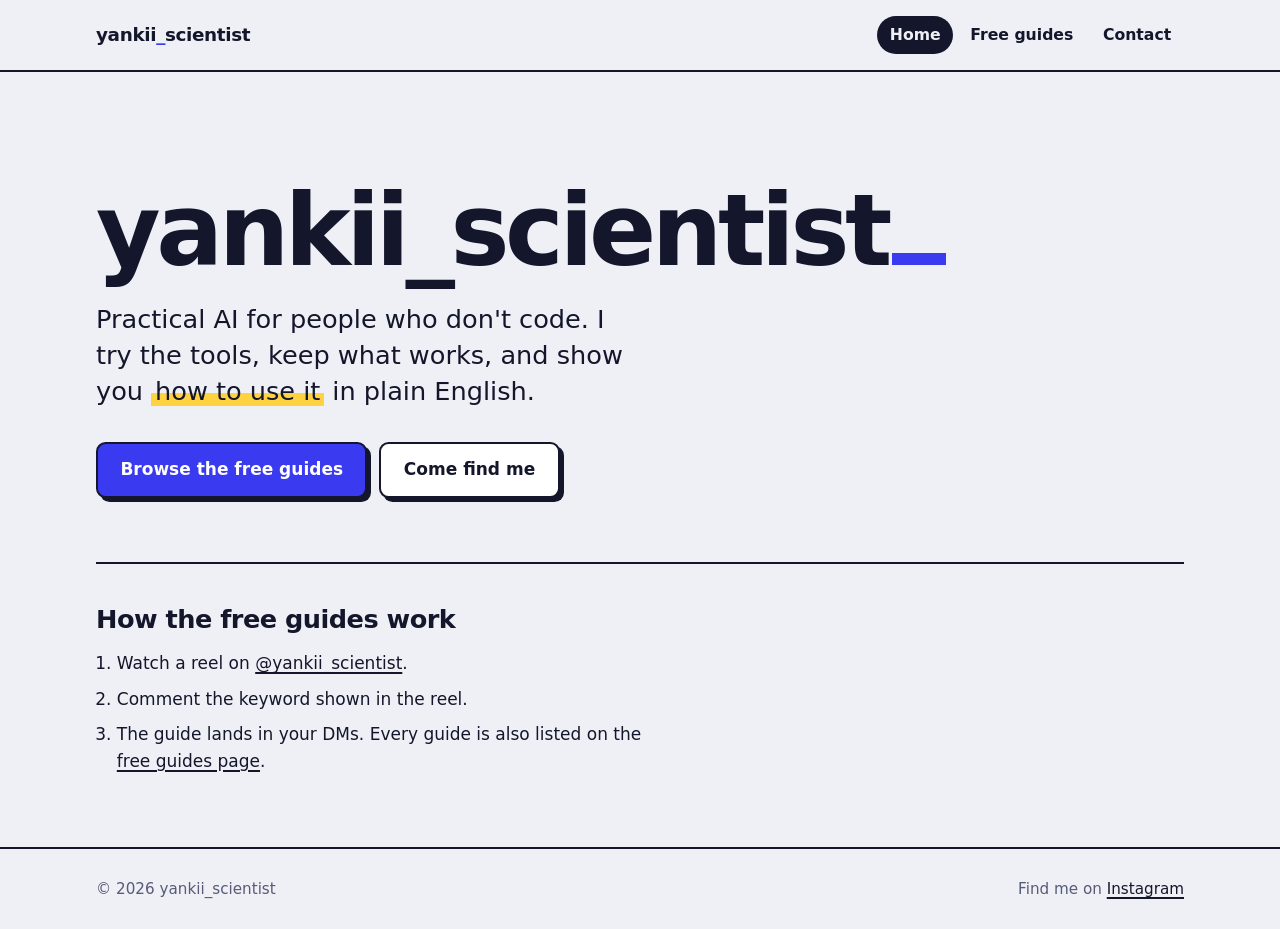
==== index.html @ 996e2024 "Build yankii_scientist site: home, free guides library, contact" ====
<!doctype html>
<html lang="en">
<head>
<meta charset="utf-8">
<meta name="viewport" content="width=device-width,initial-scale=1">
<meta name="color-scheme" content="light dark">
<title>yankii_scientist | Practical AI for non-coders</title>
<meta name="description" content="Practical AI for non-coders. Short, plain-English guides you can use today.">
<link rel="icon" href="data:,">
<link rel="stylesheet" href="assets/style.css">
</head>
<body>
<a class="skip" href="#main">Skip to content</a>
<header class="site"><div class="wrap">
  <a class="logo" href="index.html">yankii<span>_</span>scientist</a>
  <nav aria-label="Main"><ul>
    <li><a href="index.html" aria-current="page">Home</a></li>
    <li><a href="guides/index.html">Free guides</a></li>
    <li><a href="contact/index.html">Contact</a></li>
  </ul></nav>
</div></header>
<main id="main">
<section class="hero wrap">
  <h1>yankii_scientist<span class="us" aria-hidden="true"></span></h1>
  <p class="lead">Practical AI for people who don't code. I try the tools, keep what works, and show you <span class="hl">how to use it</span> in plain English.</p>
  <div class="btns">
    <a class="btn primary" href="guides/index.html">Browse the free guides</a>
    <a class="btn plain" href="contact/index.html">Come find me</a>
  </div>
</section>
<section class="how wrap">
  <h2>How the free guides work</h2>
  <ol>
    <li>Watch a reel on <a href="https://www.instagram.com/yankii_scientist/">@yankii_scientist</a>.</li>
    <li>Comment the keyword shown in the reel.</li>
    <li>The guide lands in your DMs. Every guide is also listed on the <a href="guides/index.html">free guides page</a>.</li>
  </ol>
</section>
</main>
<footer class="site"><div class="wrap">
  <span>&copy; <span id="yr">2026</span> yankii_scientist</span>
  <span>Find me on <a href="https://www.instagram.com/yankii_scientist/">Instagram</a></span>
</div></footer>
<script>document.getElementById('yr').textContent=new Date().getFullYear();</script>
</body></html>
---- assets/style.css ----
:root{
  --paper:#eef0f6; --card:#fff; --ink:#14172b; --muted:#565b78; --line:#cfd3e4;
  --accent:#3a3af0; --accent-ink:#fff; --mark:#ffd23f;
  --font:"Avenir Next","Segoe UI",system-ui,-apple-system,Roboto,sans-serif;
  --mono:ui-monospace,"SF Mono",Menlo,Consolas,monospace;
}
@media (prefers-color-scheme:dark){
  :root{--paper:#0f1120; --card:#181b31; --ink:#eceefb; --muted:#a3a8c8; --line:#2b3055; --accent:#8b8bff; --accent-ink:#0f1120;}
}
*{box-sizing:border-box}
html{scroll-behavior:smooth}
body{margin:0;background:var(--paper);color:var(--ink);font:400 1.0625rem/1.6 var(--font);min-height:100vh;display:flex;flex-direction:column}
main{flex:1}
a{color:inherit;text-decoration-thickness:2px;text-underline-offset:3px}
a:hover{color:var(--accent)}
:focus-visible{outline:3px solid var(--accent);outline-offset:3px;border-radius:4px}
.wrap{width:min(68rem,100% - 2.5rem);margin-inline:auto}
.skip{position:absolute;left:-999px;top:0;background:var(--ink);color:var(--paper);padding:.6rem 1rem;z-index:10}
.skip:focus{left:0}

header.site{border-bottom:2px solid var(--ink)}
header.site .wrap{display:flex;flex-wrap:wrap;align-items:center;justify-content:space-between;gap:.5rem 1.5rem;padding-block:1rem}
.logo{font:800 1.15rem var(--font);letter-spacing:-.02em;text-decoration:none}
.logo span{color:var(--accent)}
nav ul{display:flex;gap:.25rem;list-style:none;margin:0;padding:0;flex-wrap:wrap}
nav a{display:block;padding:.4rem .8rem;border-radius:999px;text-decoration:none;font-weight:600;font-size:.98rem}
nav a:hover{background:var(--card)}
nav a[aria-current="page"]{background:var(--ink);color:var(--paper)}

footer.site{border-top:2px solid var(--ink);margin-top:4rem;padding-block:1.75rem;color:var(--muted);font-size:.95rem}
footer.site .wrap{display:flex;flex-wrap:wrap;justify-content:space-between;gap:.75rem 2rem}
footer.site a{color:var(--ink)}

/* Home */
.hero{padding-block:clamp(3rem,10vw,7rem) clamp(2rem,6vw,4rem)}
.hero h1{font:800 clamp(2.4rem,9.5vw,6.2rem)/.95 var(--font);letter-spacing:-.045em;margin:0 0 1.5rem;overflow-wrap:anywhere}
.hero h1 .us{display:inline-block;width:.55em;height:.12em;background:var(--accent);margin-left:.04em;vertical-align:baseline;animation:blink 1.1s steps(1) 6}
@keyframes blink{50%{opacity:0}}
.hero p.lead{font-size:clamp(1.2rem,2.6vw,1.6rem);line-height:1.4;max-width:34rem;margin:0 0 2rem}
.hl{background:linear-gradient(transparent 58%,var(--mark) 58%);color:#14172b;padding:0 .15em}
.btns{display:flex;flex-wrap:wrap;gap:.75rem}
.btn{display:inline-block;padding:.8rem 1.4rem;border-radius:.6rem;font-weight:700;text-decoration:none;border:2px solid var(--ink);box-shadow:4px 4px 0 var(--ink);transition:transform .12s,box-shadow .12s}
.btn:hover{transform:translate(2px,2px);box-shadow:2px 2px 0 var(--ink);color:inherit}
.btn.primary{background:var(--accent);color:var(--accent-ink)}
.btn.primary:hover{color:var(--accent-ink)}
.btn.plain{background:var(--card)}
.how{border-top:2px solid var(--ink);padding-block:2.5rem 0}
.how h2{font:800 1.6rem var(--font);letter-spacing:-.02em;margin:0 0 1rem}
.how ol{margin:0;padding-left:1.3rem;max-width:36rem}
.how li{margin-bottom:.5rem}

/* Page headings */
.page-head{padding-block:clamp(2.5rem,7vw,4.5rem) 1.5rem}
.page-head h1{font:800 clamp(2.2rem,6vw,3.8rem)/1 var(--font);letter-spacing:-.04em;margin:0 0 1rem}
.page-head p{max-width:38rem;margin:0 0 1rem}
.note{background:var(--card);border:2px solid var(--ink);border-left-width:8px;border-left-color:var(--mark);border-radius:.5rem;padding:.9rem 1.1rem;max-width:38rem}
.note p{margin:0}

/* Guides */
.filters{display:grid;gap:1rem;grid-template-columns:repeat(auto-fit,minmax(14rem,1fr));margin-block:2rem 1.5rem}
.filters label{display:block;font-weight:700;font-size:.95rem;margin-bottom:.3rem}
.filters select{width:100%;padding:.65rem .8rem;font:inherit;color:var(--ink);background:var(--card);border:2px solid var(--ink);border-radius:.5rem}
.grid{list-style:none;margin:0;padding:0;display:grid;gap:1.25rem;grid-template-columns:repeat(auto-fill,minmax(17rem,1fr))}
.gcard{background:var(--card);border:2px solid var(--ink);border-radius:.75rem;padding:1.2rem;display:flex;flex-direction:column;gap:.7rem;height:100%}
.gcard h3{font:800 1.25rem/1.2 var(--font);letter-spacing:-.02em;margin:0}
.gcard p{margin:0;color:var(--muted);font-size:1rem;flex:1}
.tags{display:flex;flex-wrap:wrap;gap:.4rem}
.tag{font-size:.85rem;font-weight:600;padding:.15rem .6rem;border-radius:999px;border:1.5px solid var(--line)}
.tag.tool{background:var(--mark);color:#14172b;border-color:transparent}
.kw{font:600 .9rem var(--mono)}
.kw b{background:var(--ink);color:var(--paper);padding:.1rem .45rem;border-radius:.3rem}
.gcard a.get{font-weight:700}
.empty{border:2px dashed var(--ink);border-radius:.75rem;padding:2.5rem 1.5rem;text-align:center;background:var(--card)}
.empty h2{font:800 1.6rem var(--font);letter-spacing:-.02em;margin:0 0 .4rem}
.empty p{margin:0 auto;max-width:28rem;color:var(--muted)}
[hidden]{display:none!important}
.count{color:var(--muted);font-size:.95rem;margin:0 0 1rem}

/* Contact */
.find{list-style:none;margin:2rem 0 0;padding:0;display:grid;gap:1rem;max-width:36rem}
.find a{display:flex;justify-content:space-between;align-items:center;gap:1rem;padding:1.1rem 1.3rem;background:var(--card);border:2px solid var(--ink);border-radius:.75rem;text-decoration:none;box-shadow:4px 4px 0 var(--ink);transition:transform .12s,box-shadow .12s}
.find a:hover{transform:translate(2px,2px);box-shadow:2px 2px 0 var(--ink)}
.find .k{font-weight:700}
.find .v{color:var(--muted);overflow-wrap:anywhere;text-align:right}

@media (prefers-reduced-motion:reduce){*{animation:none!important;transition:none!important}html{scroll-behavior:auto}}
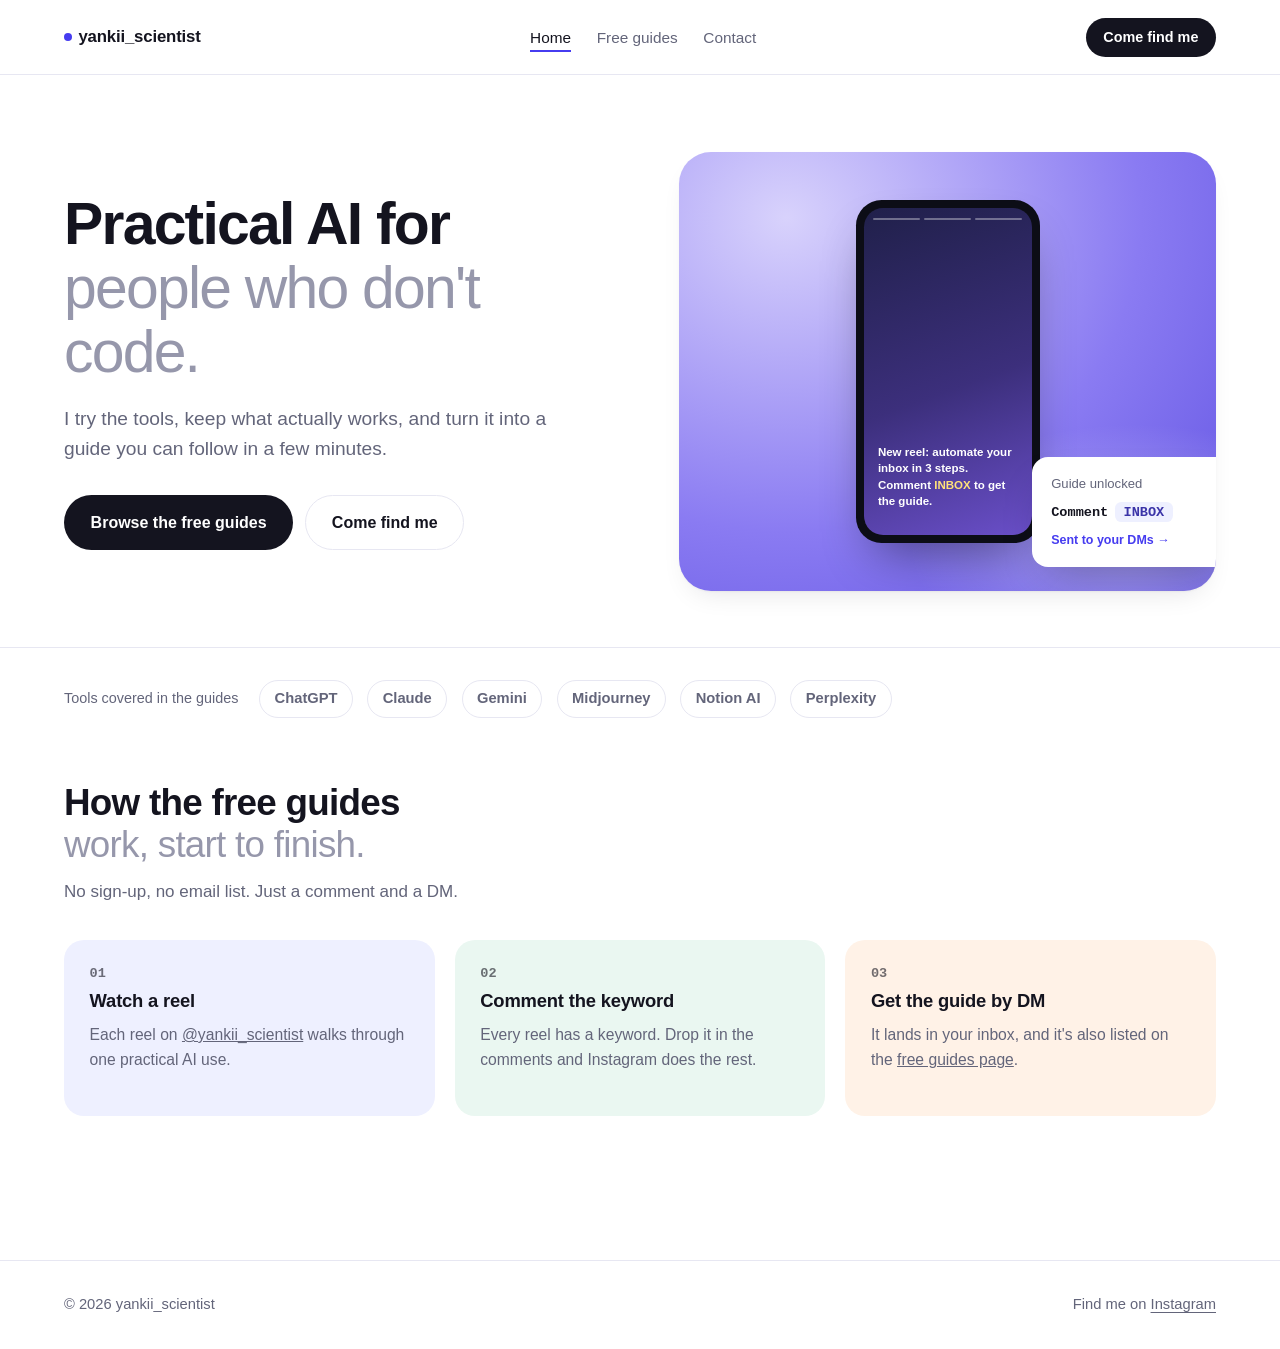
==== commit 9fccd545: "Restyle site in Privy-inspired design language: hero panel, tool chips, pastel step/guide cards" ====
--- a/index.html
+++ b/index.html
@@ -5,41 +5,77 @@
 <meta name="viewport" content="width=device-width,initial-scale=1">
 <meta name="color-scheme" content="light dark">
 <title>yankii_scientist | Practical AI for non-coders</title>
-<meta name="description" content="Practical AI for non-coders. Short, plain-English guides you can use today.">
+<meta name="description" content="Practical AI for people who don't code. Short, plain-English guides you can use today.">
 <link rel="icon" href="data:,">
 <link rel="stylesheet" href="assets/style.css">
 </head>
 <body>
 <a class="skip" href="#main">Skip to content</a>
 <header class="site"><div class="wrap">
-  <a class="logo" href="index.html">yankii<span>_</span>scientist</a>
+  <a class="logo" href="index.html"><span class="dot" aria-hidden="true"></span>yankii_scientist</a>
   <nav aria-label="Main"><ul>
     <li><a href="index.html" aria-current="page">Home</a></li>
     <li><a href="guides/index.html">Free guides</a></li>
     <li><a href="contact/index.html">Contact</a></li>
   </ul></nav>
+  <a class="nav-cta" href="contact/index.html">Come find me</a>
 </div></header>
+
 <main id="main">
-<section class="hero wrap">
-  <h1>yankii_scientist<span class="us" aria-hidden="true"></span></h1>
-  <p class="lead">Practical AI for people who don't code. I try the tools, keep what works, and show you <span class="hl">how to use it</span> in plain English.</p>
-  <div class="btns">
-    <a class="btn primary" href="guides/index.html">Browse the free guides</a>
-    <a class="btn plain" href="contact/index.html">Come find me</a>
-  </div>
-</section>
-<section class="how wrap">
-  <h2>How the free guides work</h2>
-  <ol>
-    <li>Watch a reel on <a href="https://www.instagram.com/yankii_scientist/">@yankii_scientist</a>.</li>
-    <li>Comment the keyword shown in the reel.</li>
-    <li>The guide lands in your DMs. Every guide is also listed on the <a href="guides/index.html">free guides page</a>.</li>
-  </ol>
-</section>
+  <section class="hero">
+    <div class="wrap">
+      <div>
+        <h1>Practical AI for<span class="soft">people who don't code.</span></h1>
+        <p class="lead">I try the tools, keep what actually works, and turn it into a guide you can follow in a few minutes.</p>
+        <div class="btns">
+          <a class="pill solid" href="guides/index.html">Browse the free guides</a>
+          <a class="pill outline" href="contact/index.html">Come find me</a>
+        </div>
+      </div>
+      <div class="panel" aria-hidden="true">
+        <div class="reel">
+          <div class="screen">
+            <div class="bars"><span></span><span></span><span></span></div>
+            <p class="cap">New reel: automate your inbox in 3 steps.<br>Comment <b>INBOX</b> to get the guide.</p>
+          </div>
+        </div>
+        <div class="card-float">
+          <p>Guide unlocked</p>
+          <div class="kwrow">Comment <b>INBOX</b></div>
+          <div class="arrow">Sent to your DMs →</div>
+        </div>
+      </div>
+    </div>
+  </section>
+
+  <section class="toolstrip">
+    <div class="wrap">
+      <span class="label">Tools covered in the guides</span>
+      <span class="chip">ChatGPT</span><span class="chip">Claude</span><span class="chip">Gemini</span>
+      <span class="chip">Midjourney</span><span class="chip">Notion AI</span><span class="chip">Perplexity</span>
+    </div>
+  </section>
+
+  <section class="how">
+    <div class="wrap">
+      <div class="section-head reveal">
+        <h2>How the free guides<span class="soft">work, start to finish.</span></h2>
+        <p>No sign-up, no email list. Just a comment and a DM.</p>
+      </div>
+      <ol class="steps">
+        <li class="step reveal"><span class="n">01</span><h3>Watch a reel</h3><p>Each reel on <a href="https://www.instagram.com/yankii_scientist/">@yankii_scientist</a> walks through one practical AI use.</p></li>
+        <li class="step reveal"><span class="n">02</span><h3>Comment the keyword</h3><p>Every reel has a keyword. Drop it in the comments and Instagram does the rest.</p></li>
+        <li class="step reveal"><span class="n">03</span><h3>Get the guide by DM</h3><p>It lands in your inbox, and it's also listed on the <a href="guides/index.html">free guides page</a>.</p></li>
+      </ol>
+    </div>
+  </section>
 </main>
+
 <footer class="site"><div class="wrap">
   <span>&copy; <span id="yr">2026</span> yankii_scientist</span>
   <span>Find me on <a href="https://www.instagram.com/yankii_scientist/">Instagram</a></span>
 </div></footer>
 <script>document.getElementById('yr').textContent=new Date().getFullYear();</script>
-</body></html>
+<script src="assets/reveal.js"></script>
+</body>
+</html>
--- a/assets/style.css
+++ b/assets/style.css
@@ -1,86 +1,156 @@
 :root{
-  --paper:#eef0f6; --card:#fff; --ink:#14172b; --muted:#565b78; --line:#cfd3e4;
-  --accent:#3a3af0; --accent-ink:#fff; --mark:#ffd23f;
-  --font:"Avenir Next","Segoe UI",system-ui,-apple-system,Roboto,sans-serif;
+  --bg:#ffffff; --bg-soft:#f6f6fb; --card:#ffffff; --ink:#14141f; --grey:#9697ab; --muted:#63657a;
+  --line:#e7e7f2; --accent:#463cf0; --accent-ink:#ffffff;
+  --panel-1:#d8d2fc; --panel-2:#8a7bf2; --panel-3:#5b4de0;
+  --tint-a:#eef0ff; --tint-a-ink:#3b34a8;
+  --tint-b:#eaf7f1; --tint-b-ink:#1f7a55;
+  --tint-c:#fff2e7; --tint-c-ink:#a35a1f;
+  --shadow:0 1px 2px rgba(20,20,31,.04), 0 12px 28px -12px rgba(20,20,31,.12);
+  --font:-apple-system,"Segoe UI",Inter,Roboto,Helvetica,Arial,sans-serif;
   --mono:ui-monospace,"SF Mono",Menlo,Consolas,monospace;
 }
 @media (prefers-color-scheme:dark){
-  :root{--paper:#0f1120; --card:#181b31; --ink:#eceefb; --muted:#a3a8c8; --line:#2b3055; --accent:#8b8bff; --accent-ink:#0f1120;}
+  :root{
+    --bg:#0c0d16; --bg-soft:#13142280; --card:#151726; --ink:#f0f0f8; --grey:#797ba0; --muted:#a6a8c6;
+    --line:#262845; --accent:#8b7dff; --accent-ink:#0c0d16;
+    --panel-1:#2a2460; --panel-2:#40349a; --panel-3:#584bd4;
+    --tint-a:#1a1c38; --tint-a-ink:#c2bcff;
+    --tint-b:#122a22; --tint-b-ink:#6fdcac;
+    --tint-c:#2a1e10; --tint-c-ink:#f2b876;
+    --shadow:0 1px 2px rgba(0,0,0,.3), 0 12px 28px -12px rgba(0,0,0,.5);
+  }
 }
 *{box-sizing:border-box}
 html{scroll-behavior:smooth}
-body{margin:0;background:var(--paper);color:var(--ink);font:400 1.0625rem/1.6 var(--font);min-height:100vh;display:flex;flex-direction:column}
+body{margin:0;background:var(--bg);color:var(--ink);font:400 1.0625rem/1.6 var(--font);min-height:100vh;display:flex;flex-direction:column;-webkit-font-smoothing:antialiased}
 main{flex:1}
-a{color:inherit;text-decoration-thickness:2px;text-underline-offset:3px}
-a:hover{color:var(--accent)}
-:focus-visible{outline:3px solid var(--accent);outline-offset:3px;border-radius:4px}
-.wrap{width:min(68rem,100% - 2.5rem);margin-inline:auto}
-.skip{position:absolute;left:-999px;top:0;background:var(--ink);color:var(--paper);padding:.6rem 1rem;z-index:10}
-.skip:focus{left:0}
+a{color:inherit}
+:focus-visible{outline:2px solid var(--accent);outline-offset:3px;border-radius:4px}
+.wrap{width:min(72rem,100% - 3rem);margin-inline:auto}
+.skip{position:absolute;left:-999px;top:0;background:var(--ink);color:var(--bg);padding:.6rem 1rem;z-index:20}
+.skip:focus{left:1rem;top:1rem}
 
-header.site{border-bottom:2px solid var(--ink)}
-header.site .wrap{display:flex;flex-wrap:wrap;align-items:center;justify-content:space-between;gap:.5rem 1.5rem;padding-block:1rem}
-.logo{font:800 1.15rem var(--font);letter-spacing:-.02em;text-decoration:none}
-.logo span{color:var(--accent)}
-nav ul{display:flex;gap:.25rem;list-style:none;margin:0;padding:0;flex-wrap:wrap}
-nav a{display:block;padding:.4rem .8rem;border-radius:999px;text-decoration:none;font-weight:600;font-size:.98rem}
-nav a:hover{background:var(--card)}
-nav a[aria-current="page"]{background:var(--ink);color:var(--paper)}
+/* Nav */
+header.site{position:sticky;top:0;z-index:10;background:color-mix(in srgb, var(--bg) 88%, transparent);backdrop-filter:blur(10px);border-bottom:1px solid var(--line)}
+header.site .wrap{display:flex;align-items:center;justify-content:space-between;gap:.75rem 1rem;padding-block:1.1rem;flex-wrap:wrap}
+.logo{font:700 1.05rem/1 var(--font);letter-spacing:-.01em;text-decoration:none;display:flex;align-items:center;gap:.4rem}
+.logo .dot{width:.5rem;height:.5rem;border-radius:50%;background:var(--accent);display:inline-block}
+nav ul{display:flex;gap:1.6rem;list-style:none;margin:0;padding:0}
+nav a{text-decoration:none;font-weight:500;font-size:.96rem;color:var(--muted);padding:.3rem 0;border-bottom:2px solid transparent}
+nav a:hover{color:var(--ink)}
+nav a[aria-current="page"]{color:var(--ink);border-color:var(--accent)}
+.nav-cta{display:inline-flex;align-items:center;white-space:nowrap;padding:.5rem 1.1rem;border-radius:999px;background:var(--ink);color:var(--bg);font-weight:600;font-size:.9rem;text-decoration:none}
+.nav-cta:hover{opacity:.85}
+@media (max-width:560px){
+  .nav-cta{display:none}
+}
 
-footer.site{border-top:2px solid var(--ink);margin-top:4rem;padding-block:1.75rem;color:var(--muted);font-size:.95rem}
-footer.site .wrap{display:flex;flex-wrap:wrap;justify-content:space-between;gap:.75rem 2rem}
-footer.site a{color:var(--ink)}
+/* Footer */
+footer.site{border-top:1px solid var(--line);margin-top:5rem;padding-block:2rem}
+footer.site .wrap{display:flex;flex-wrap:wrap;justify-content:space-between;gap:.75rem 2rem;color:var(--muted);font-size:.92rem}
+footer.site a{text-decoration:underline;text-underline-offset:3px}
 
-/* Home */
-.hero{padding-block:clamp(3rem,10vw,7rem) clamp(2rem,6vw,4rem)}
-.hero h1{font:800 clamp(2.4rem,9.5vw,6.2rem)/.95 var(--font);letter-spacing:-.045em;margin:0 0 1.5rem;overflow-wrap:anywhere}
-.hero h1 .us{display:inline-block;width:.55em;height:.12em;background:var(--accent);margin-left:.04em;vertical-align:baseline;animation:blink 1.1s steps(1) 6}
-@keyframes blink{50%{opacity:0}}
-.hero p.lead{font-size:clamp(1.2rem,2.6vw,1.6rem);line-height:1.4;max-width:34rem;margin:0 0 2rem}
-.hl{background:linear-gradient(transparent 58%,var(--mark) 58%);color:#14172b;padding:0 .15em}
+/* Buttons */
 .btns{display:flex;flex-wrap:wrap;gap:.75rem}
-.btn{display:inline-block;padding:.8rem 1.4rem;border-radius:.6rem;font-weight:700;text-decoration:none;border:2px solid var(--ink);box-shadow:4px 4px 0 var(--ink);transition:transform .12s,box-shadow .12s}
-.btn:hover{transform:translate(2px,2px);box-shadow:2px 2px 0 var(--ink);color:inherit}
-.btn.primary{background:var(--accent);color:var(--accent-ink)}
-.btn.primary:hover{color:var(--accent-ink)}
-.btn.plain{background:var(--card)}
-.how{border-top:2px solid var(--ink);padding-block:2.5rem 0}
-.how h2{font:800 1.6rem var(--font);letter-spacing:-.02em;margin:0 0 1rem}
-.how ol{margin:0;padding-left:1.3rem;max-width:36rem}
-.how li{margin-bottom:.5rem}
+.pill{display:inline-flex;align-items:center;justify-content:center;padding:.85rem 1.6rem;border-radius:999px;font-weight:600;font-size:1rem;text-decoration:none;border:1px solid transparent;transition:transform .15s ease,opacity .15s ease}
+.pill.solid{background:var(--ink);color:var(--bg)}
+.pill.outline{background:transparent;color:var(--ink);border-color:var(--line)}
+.pill:hover{transform:translateY(-1px);opacity:.9}
+@media (prefers-reduced-motion:reduce){.pill:hover{transform:none}}
 
-/* Page headings */
-.page-head{padding-block:clamp(2.5rem,7vw,4.5rem) 1.5rem}
-.page-head h1{font:800 clamp(2.2rem,6vw,3.8rem)/1 var(--font);letter-spacing:-.04em;margin:0 0 1rem}
-.page-head p{max-width:38rem;margin:0 0 1rem}
-.note{background:var(--card);border:2px solid var(--ink);border-left-width:8px;border-left-color:var(--mark);border-radius:.5rem;padding:.9rem 1.1rem;max-width:38rem}
-.note p{margin:0}
+/* Hero */
+.hero{padding-block:clamp(2.5rem,6vw,5rem) clamp(2rem,5vw,3.5rem)}
+.hero .wrap{display:grid;grid-template-columns:1.05fr 1fr;gap:clamp(2rem,4vw,4rem);align-items:center}
+.hero h1{font:600 clamp(2.6rem,4.6vw,3.9rem)/1.08 var(--font);letter-spacing:-.03em;margin:0 0 1.3rem}
+.hero h1 .soft{display:block;color:var(--grey);font-weight:500}
+.hero p.lead{font-size:1.2rem;line-height:1.55;color:var(--muted);max-width:32rem;margin:0 0 2rem}
+.hero .btns{margin-bottom:0}
 
-/* Guides */
-.filters{display:grid;gap:1rem;grid-template-columns:repeat(auto-fit,minmax(14rem,1fr));margin-block:2rem 1.5rem}
-.filters label{display:block;font-weight:700;font-size:.95rem;margin-bottom:.3rem}
-.filters select{width:100%;padding:.65rem .8rem;font:inherit;color:var(--ink);background:var(--card);border:2px solid var(--ink);border-radius:.5rem}
-.grid{list-style:none;margin:0;padding:0;display:grid;gap:1.25rem;grid-template-columns:repeat(auto-fill,minmax(17rem,1fr))}
-.gcard{background:var(--card);border:2px solid var(--ink);border-radius:.75rem;padding:1.2rem;display:flex;flex-direction:column;gap:.7rem;height:100%}
-.gcard h3{font:800 1.25rem/1.2 var(--font);letter-spacing:-.02em;margin:0}
-.gcard p{margin:0;color:var(--muted);font-size:1rem;flex:1}
+/* Hero visual: gradient panel with reel mock + guide card */
+.panel{position:relative;border-radius:2rem;background:radial-gradient(120% 130% at 20% 15%,var(--panel-1),var(--panel-2) 55%,var(--panel-3) 100%);padding:clamp(2rem,4vw,3rem);min-height:22rem;display:flex;align-items:center;justify-content:center;overflow:hidden;box-shadow:var(--shadow)}
+.panel::before{content:"";position:absolute;inset:0;background:radial-gradient(60% 40% at 85% 90%,rgba(255,255,255,.35),transparent 70%)}
+.reel{position:relative;width:11.5rem;background:#0c0d16;border-radius:1.6rem;padding:.5rem;box-shadow:0 25px 50px -18px rgba(0,0,0,.45);z-index:1}
+.reel .screen{background:linear-gradient(160deg,#20204a,#3c2f7c 55%,#6a4fc9);border-radius:1.2rem;aspect-ratio:9/17.5;position:relative;overflow:hidden;display:flex;flex-direction:column;justify-content:flex-end;padding:.9rem}
+.reel .bars{position:absolute;top:.6rem;left:.6rem;right:.6rem;display:flex;gap:.25rem}
+.reel .bars span{height:2px;flex:1;background:rgba(255,255,255,.35);border-radius:2px}
+.reel .cap{color:#fff;font-size:.72rem;line-height:1.4;font-weight:600}
+.reel .cap b{color:#ffe27a}
+.card-float{position:absolute;right:-1rem;bottom:1.5rem;background:var(--card);color:var(--ink);border-radius:1rem;padding:1rem 1.2rem;box-shadow:0 20px 40px -16px rgba(20,20,31,.35);width:12.5rem;z-index:2}
+.card-float p{margin:0;font-size:.82rem;color:var(--muted)}
+.card-float .kwrow{display:flex;align-items:center;gap:.4rem;margin-top:.5rem;font:700 .85rem var(--mono)}
+.card-float .kwrow b{background:var(--tint-a);color:var(--tint-a-ink);padding:.15rem .55rem;border-radius:.4rem}
+.card-float .arrow{margin-top:.55rem;font-size:.78rem;font-weight:600;color:var(--accent)}
+
+/* Tool strip */
+.toolstrip{padding-block:2rem 3rem;border-top:1px solid var(--line)}
+.toolstrip .wrap{display:flex;flex-wrap:wrap;align-items:center;gap:.9rem}
+.toolstrip .label{color:var(--muted);font-size:.9rem;margin-right:.4rem}
+.chip{font-size:.92rem;font-weight:600;color:var(--muted);padding:.4rem .9rem;border:1px solid var(--line);border-radius:999px}
+
+/* Section heading */
+.section-head{max-width:34rem;margin-bottom:2.2rem}
+.section-head h2{font:600 clamp(1.7rem,3vw,2.3rem)/1.15 var(--font);letter-spacing:-.02em;margin:0}
+.section-head h2 .soft{color:var(--grey);display:block;font-weight:500}
+.section-head p{color:var(--muted);margin:.7rem 0 0}
+
+/* Feature / how-it-works cards */
+.how{padding-block:1rem 4rem}
+.steps{list-style:none;margin:0;padding:0;display:grid;gap:1.25rem;grid-template-columns:repeat(3,1fr)}
+.step{border-radius:1.25rem;padding:1.6rem;background:var(--tint-a);min-height:11rem;display:flex;flex-direction:column;gap:.6rem}
+.step:nth-child(2){background:var(--tint-b)}
+.step:nth-child(3){background:var(--tint-c)}
+.step .n{font:700 .85rem var(--mono);opacity:.6}
+.step h3{margin:0;font:600 1.15rem var(--font);letter-spacing:-.01em}
+.step p{margin:0;color:var(--muted);font-size:.98rem}
+
+/* Reveal on scroll */
+.reveal{opacity:0;transform:translateY(14px);transition:opacity .6s ease,transform .6s ease}
+.reveal.in{opacity:1;transform:none}
+@media (prefers-reduced-motion:reduce){.reveal{opacity:1;transform:none;transition:none}}
+
+/* Page head (guides/contact) */
+.page-head{padding-block:clamp(2.5rem,6vw,4rem) 1.25rem}
+.page-head h1{font:600 clamp(2.1rem,5vw,3.1rem)/1.1 var(--font);letter-spacing:-.03em;margin:0 0 1rem}
+.page-head h1 .soft{display:block;color:var(--grey);font-weight:500}
+.page-head p{max-width:36rem;color:var(--muted);margin:0 0 1.1rem}
+.note{background:var(--tint-a);color:var(--ink);border-radius:1rem;padding:1rem 1.3rem;max-width:36rem}
+.note p{margin:0;color:var(--ink)}
+.note b{color:var(--tint-a-ink)}
+
+/* Guides filters + grid */
+.filters{display:flex;flex-wrap:wrap;gap:.6rem;margin-block:2rem 1.5rem}
+.filters label{font-size:.85rem;color:var(--muted);align-self:center;margin-right:.2rem}
+.filters select{padding:.55rem 1rem;font:600 .92rem var(--font);color:var(--ink);background:var(--card);border:1px solid var(--line);border-radius:999px;appearance:none;cursor:pointer}
+.grid{list-style:none;margin:0;padding:0;display:grid;gap:1.1rem;grid-template-columns:repeat(auto-fill,minmax(17rem,1fr))}
+.gcard{background:var(--tint-a);border-radius:1.25rem;padding:1.4rem;display:flex;flex-direction:column;gap:.75rem;height:100%;transition:transform .18s ease,box-shadow .18s ease}
+.grid li:nth-child(3n+2) .gcard{background:var(--tint-b)}
+.grid li:nth-child(3n+3) .gcard{background:var(--tint-c)}
+.gcard:hover{transform:translateY(-3px);box-shadow:var(--shadow)}
+@media (prefers-reduced-motion:reduce){.gcard:hover{transform:none}}
+.gcard h3{font:600 1.2rem/1.25 var(--font);letter-spacing:-.01em;margin:0}
+.gcard p{margin:0;color:var(--muted);font-size:.98rem;flex:1}
 .tags{display:flex;flex-wrap:wrap;gap:.4rem}
-.tag{font-size:.85rem;font-weight:600;padding:.15rem .6rem;border-radius:999px;border:1.5px solid var(--line)}
-.tag.tool{background:var(--mark);color:#14172b;border-color:transparent}
-.kw{font:600 .9rem var(--mono)}
-.kw b{background:var(--ink);color:var(--paper);padding:.1rem .45rem;border-radius:.3rem}
-.gcard a.get{font-weight:700}
-.empty{border:2px dashed var(--ink);border-radius:.75rem;padding:2.5rem 1.5rem;text-align:center;background:var(--card)}
-.empty h2{font:800 1.6rem var(--font);letter-spacing:-.02em;margin:0 0 .4rem}
-.empty p{margin:0 auto;max-width:28rem;color:var(--muted)}
+.tag{font-size:.8rem;font-weight:600;padding:.2rem .65rem;border-radius:999px;background:var(--card);color:var(--muted)}
+.kw{font:700 .88rem var(--mono);color:var(--muted)}
+.kw b{background:var(--card);color:var(--ink);padding:.12rem .5rem;border-radius:.4rem}
+.gcard a.get{font-weight:600;color:var(--accent);text-decoration:none}
+.gcard a.get:hover{text-decoration:underline}
+.empty{border-radius:1.25rem;padding:2.75rem 1.5rem;text-align:center;background:var(--tint-a)}
+.empty h2{font:600 1.5rem var(--font);letter-spacing:-.01em;margin:0 0 .5rem}
+.empty p{margin:0 auto;max-width:26rem;color:var(--muted)}
 [hidden]{display:none!important}
-.count{color:var(--muted);font-size:.95rem;margin:0 0 1rem}
+.count{color:var(--muted);font-size:.92rem;margin:0 0 1rem}
 
 /* Contact */
-.find{list-style:none;margin:2rem 0 0;padding:0;display:grid;gap:1rem;max-width:36rem}
-.find a{display:flex;justify-content:space-between;align-items:center;gap:1rem;padding:1.1rem 1.3rem;background:var(--card);border:2px solid var(--ink);border-radius:.75rem;text-decoration:none;box-shadow:4px 4px 0 var(--ink);transition:transform .12s,box-shadow .12s}
-.find a:hover{transform:translate(2px,2px);box-shadow:2px 2px 0 var(--ink)}
-.find .k{font-weight:700}
+.find{list-style:none;margin:2rem 0 0;padding:0;display:grid;gap:.9rem;max-width:34rem}
+.find a{display:flex;justify-content:space-between;align-items:center;gap:1rem;padding:1.15rem 1.4rem;background:var(--tint-a);border-radius:1.1rem;text-decoration:none;transition:transform .18s ease}
+.find a:hover{transform:translateY(-2px)}
+@media (prefers-reduced-motion:reduce){.find a:hover{transform:none}}
+.find .k{font-weight:600}
 .find .v{color:var(--muted);overflow-wrap:anywhere;text-align:right}
 
-@media (prefers-reduced-motion:reduce){*{animation:none!important;transition:none!important}html{scroll-behavior:auto}}
+@media (max-width:860px){
+  .hero .wrap{grid-template-columns:1fr}
+  .panel{order:-1}
+  .steps{grid-template-columns:1fr}
+}
